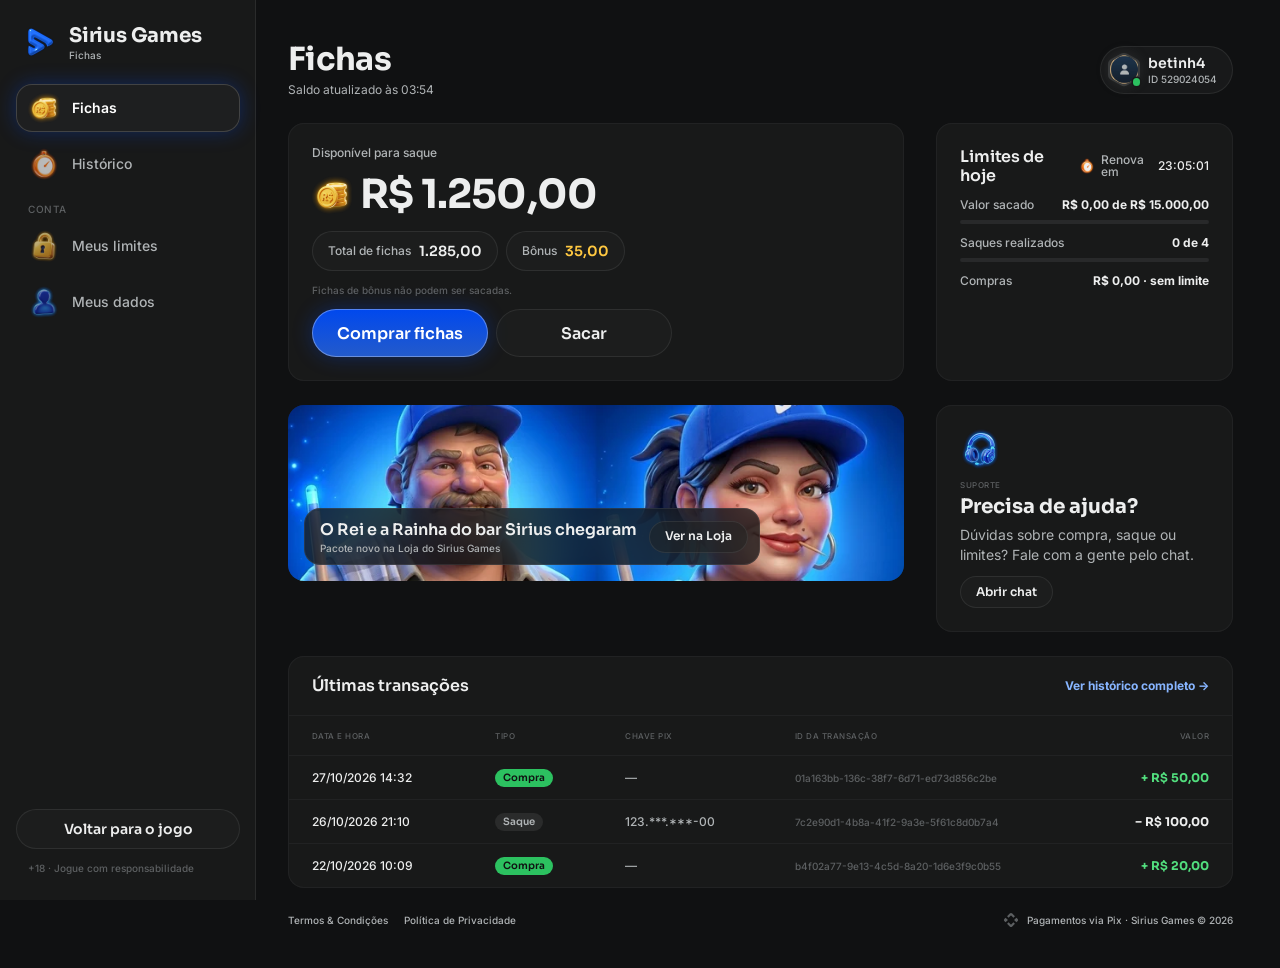
==== fichas/index.html @ 6dcb2520 "Sirius Games · protótipo navegável gerado a partir do EstrelaGames (cores, logo, verso, Rei e Rainha" ====
<!doctype html>
<html lang="pt-BR">
<head>
<meta charset="utf-8">
<meta name="viewport" content="width=device-width, initial-scale=1, viewport-fit=cover">
<meta name="robots" content="noindex, nofollow">
<meta name="theme-color" content="#101112">
<title>Fichas · Sirius Games</title>
<link rel="icon" href="../assets/ui/logo_icon.webp">
<link rel="preconnect" href="https://fonts.googleapis.com">
<link rel="preconnect" href="https://fonts.gstatic.com" crossorigin>
<link rel="stylesheet" href="https://fonts.googleapis.com/css2?family=Inter:wght@400;500;600;700&family=Sora:wght@600;700;800&display=swap">
<link rel="stylesheet" href="../css/tokens.css?v=20261027h">
<link rel="stylesheet" href="../css/ui.css?v=20261027h">
<link rel="stylesheet" href="fichas.css?v=20261027h">
</head>
<body>
<svg width="0" height="0" style="position:absolute" aria-hidden="true">
  <defs><clipPath id="hexclip" clipPathUnits="objectBoundingBox"><path id="hexpath" d=""/></clipPath></defs>
  <symbol id="i-chev-l-light" viewBox="0 0 320 512"><path d="M20.7 267.3c-6.2-6.2-6.2-16.4 0-22.6l192-192c6.2-6.2 16.4-6.2 22.6 0s6.2 16.4 0 22.6L54.6 256 235.3 436.7c6.2 6.2 6.2 16.4 0 22.6s-16.4 6.2-22.6 0l-192-192z"/></symbol>
  <symbol id="i-x" viewBox="0 0 384 512"><path d="M324.5 411.1c6.2 6.2 16.4 6.2 22.6 0s6.2-16.4 0-22.6L214.6 256 347.1 123.5c6.2-6.2 6.2-16.4 0-22.6s-16.4-6.2-22.6 0L192 233.4 59.5 100.9c-6.2-6.2-16.4-6.2-22.6 0s-6.2 16.4 0 22.6L169.4 256 36.9 388.5c-6.2 6.2-6.2 16.4 0 22.6s16.4 6.2 22.6 0L192 278.6 324.5 411.1z"/></symbol>
  <symbol id="i-check" viewBox="0 0 448 512"><path d="M438.6 105.4c12.5 12.5 12.5 32.8 0 45.3l-256 256c-12.5 12.5-32.8 12.5-45.3 0l-128-128c-12.5-12.5-12.5-32.8 0-45.3s32.8-12.5 45.3 0L160 338.7 393.4 105.4c12.5-12.5 32.8-12.5 45.3 0z"/></symbol>
  <symbol id="i-copy" viewBox="0 0 448 512"><path d="M208 0H332.1c12.7 0 24.9 5.1 33.9 14.1l67.9 67.9c9 9 14.1 21.2 14.1 33.9V336c0 26.5-21.5 48-48 48H208c-26.5 0-48-21.5-48-48V48c0-26.5 21.5-48 48-48zM48 128h80v64H64V448H256V416h64v48c0 26.5-21.5 48-48 48H48c-26.5 0-48-21.5-48-48V176c0-26.5 21.5-48 48-48z"/></symbol>
  <symbol id="i-pix" viewBox="0 0 24 24"><path d="M6.1 6.3 10.1 2.3a2.7 2.7 0 0 1 3.8 0l4 4-2.3 2.3-2.9-2.9a1 1 0 0 0-1.4 0L8.4 8.6 6.1 6.3zm11.8 11.4-4 4a2.7 2.7 0 0 1-3.8 0l-4-4 2.3-2.3 2.9 2.9a1 1 0 0 0 1.4 0l2.9-2.9 2.3 2.3zM2.3 10.1l1.6-1.6L7.4 12l-3.5 3.5-1.6-1.6a2.7 2.7 0 0 1 0-3.8zm19.4 0a2.7 2.7 0 0 1 0 3.8l-1.6 1.6-3.5-3.5 3.5-3.5 1.6 1.6z"/></symbol>
</svg>

<div class="fx">
  <aside class="side" id="side" aria-label="Menu"></aside>
  <div class="main">
    <header class="mtop" id="mtop"></header>
    <main class="page" id="page"></main>
    <footer class="foot" id="foot"></footer>
  </div>
</div>
<div class="veil" id="veil" hidden><section class="drawer" id="drawer" role="dialog" aria-modal="true"></section></div>
<div class="toast" id="toast"><span class="hint-pill" id="toastTxt"></span></div>

<script src="fichas.js?v=20261027h"></script>
</body>
</html>
---- css/tokens.css ----
/* Sirius Games · tokens do DS EstrelaGames (Rjx31bgpOt4m1U8DVKyWtd · modo Sirius Games), valores resolvidos 1:1 */
:root{
  color-scheme: dark;
  /* background */
  --bg-default:#101112; --bg-subtle:#181919; --bg-strong:#212223; --bg-raised:#28292a; --bg-inset:#010101; --bg-highlight:#ffffff14; --bg-chrome:#181919; --bg-divider:#28292a; --bg-band:#00000052;
  --bga-default-50:#10111280; --bga-default-75:#101112bf; --bga-subtle-50:#18191980; --bga-subtle-75:#181919bf;
  --bga-strong-25:#21222340; --bga-strong-50:#21222380; --bga-strong-75:#212223bf;
  --bga-secondary-16:#87b5ff29; --bga-secondary-32:#87b5ff52; --bga-accent-12:#ffc8411f;
  /* border */
  --border-muted:#ffffff14; --border-default:#212223; --border-strong:#383a3b; --border-focus:#0048ee;
  --border-hl-top:#ffffff29; --border-gold-top:#cde3ffe5; --border-gold-bottom:#0048ee5c;
  /* text */
  --text-default:#edeeee; --text-muted:#b0b4b6; --text-link:#87b5ff; --text-subtle:#5d6062; --text-disabled:#454849;
  --text-brand:#87b5ff; --text-success:#52de7e; --text-error:#ff6b6e; --text-prize:#ffc841;
  --text-on-color:#ffffff; --text-on-color-muted:#ffffffd9; --text-on-color-subtle:#ffffffb2; --text-on-light:#101112;
  /* system */
  --sys-info:#0059ff; --sys-success:#2cc160; --sys-success-strong:#8cf0a9; --sys-warning:#ffbe2e; --sys-error:#ef4452;
  --sysa-success-25:#2cc16040; --sysa-error-25:#ef445240; --sysa-info-25:#3b74f540;
  --notification-error:#ef4452;
  /* effects */
  --hl-subtle:#ffffff29; --hl:#ffffff52; --hl-strong:#ffffff7a;
  --shadow-faint:#0000001f; --shadow-subtle:#0000003d; --shadow:#00000066; --shadow-strong:#00000080;
  --glow-info:#0048ee52; --glow-accent:#ffbe2e52; --glow-success:#52de7ea3; --glow-gold:#87b5ff52; --glow-blue:#87b5ff; --glow-red:#ff6b6e;
  /* surfaces */
  --surface-card-top:#181919; --surface-card-bottom:#101112; --surface-elevated-top:#28292a; --surface-elevated-bottom:#181919;
  /* buttons */
  --btn-primary-top:#0048ee; --btn-primary-bg:#245bca; --btn-secondary-border:#0059ff;
  --btn-disabled-top:#28292a; --btn-disabled-bg:#28292a; --btn-disabled-text:#454849;
  /* tabs */
  --tab-default-text:#b0b4b6; --tab-container:#212223; --input-border:#212223;
  --tab-padrao:#0048ee; --tab-padrao-tint:#0048ee3d; --tab-rosa:#e93d82; --tab-rosa-tint:#e93d823d;
  /* games */
  --game-truco:#e5484d; --game-paulista:#3b74f5; --game-cacheta:#8752f2; --game-tranca:#2cc160; --game-buraco:#1f9a4a;
  --game-poker:#0fa968; --game-sinuca:#2fa35a; --game-todos:#0059ff; --game-domino:#14b8a6; --game-dama:#f76b15; --game-xadrez:#5b6cff;
  --game-paulista-tint:#3b74f53d; --game-truco-tint:#e5484d3d; --game-cacheta-tint:#8752f23d; --game-buraco-tint:#1f9a4a3d;
  /* crew */
  --crew-engenheiro:#4fb3ff; --crew-comandante:#f5c542; --crew-piloto:#ff5a36; --crew-navegador:#e86bff; --crew-explorador:#4dffb8;
  --crew-bar:#ff9f43; --crew-reis:#34d399; --crew-nobru:#3d8bff; --crew-inhui:#ff4fb0;
  /* stake / table */
  --stake-padrao-top:#184197; --stake-padrao-bottom:#0b2353; --stake-iniciante-top:#1f9a4a; --stake-iniciante-bottom:#1f502c;
  --table-card-top:#1f5a4a; --table-card-bottom:#0f2e2a; --table-stake:#ffc841;
  --plus-bg:#52de7e; --plus-icon:#101112;
  /* cards */
  --card-face:#ffffff; --card-border:#9ea2a4; --suit-red:#c72c3d; --suit-black:#141922; --back-top:#1f4ead; --back-bottom:#0a2c70;
  /* seat timer */
  --seat-timer-track:#ffffff1f; --seat-timer:#0059ff;
  /* type */
  --f-display:"Sora", "Inter", system-ui, sans-serif;
  --f-ui:"Inter", system-ui, -apple-system, sans-serif;
  --f-call:"Industry", "Sora", sans-serif;
  /* marca · Sirius Games (sobrescreve) */
  --back-top:#212223; --back-bottom:#181919; --btn-primary-text:#ffffff; --crew-nobru:#0059FF; --crew-inhui:#0059FF; --crew-rainhasirius:#87B5FF;
}
/* estilos de texto do DS */
.t-d3xl{font:700 64px/1.2 var(--f-display);letter-spacing:-.02em}
.t-d2xl{font:700 48px/1.2 var(--f-display);letter-spacing:-.02em}
.t-dxl{font:700 40px/1.2 var(--f-display);letter-spacing:-.02em}
.t-dl{font:700 32px/1.2 var(--f-display);letter-spacing:-.02em}
.t-dm{font:700 24px/1.2 var(--f-display);letter-spacing:-.01em}
.t-ds{font:700 20px/1.2 var(--f-display);letter-spacing:-.01em}
.t-dxs{font:600 16px/1.2 var(--f-display)}
.t-d2xs{font:600 14px/1.2 var(--f-display)}
.t-d3xs{font:600 12px/1.2 var(--f-display)}
.t-hm{font:700 20px/1.2 var(--f-ui)}
.t-ll{font:500 16px/1 var(--f-ui)} .t-lm{font:500 14px/1 var(--f-ui)} .t-ls{font:500 12px/1 var(--f-ui)} .t-lxs{font:500 10px/1 var(--f-ui)} .t-l2xs{font:500 8px/1 var(--f-ui)}
.t-link{font:700 12px/1.5 var(--f-ui)}
.t-p2xl{font:400 20px/1.5 var(--f-ui)} .t-pm{font:400 14px/1.5 var(--f-ui)} .t-ps{font:400 12px/1.5 var(--f-ui)}
---- css/ui.css ----
/* EstrelaGames · base + componentes do DS (Apple Gamer Style · Glass). Medidas 1:1 com o Figma (frame 375). */
*{box-sizing:border-box}
html,body{height:100%;margin:0}
body{background:#05080c;color:var(--text-default);font-family:var(--f-ui);-webkit-font-smoothing:antialiased;overflow:hidden;-webkit-text-size-adjust:100%}
button{font:inherit;color:inherit;border:0;background:none;padding:0;margin:0;cursor:pointer;-webkit-tap-highlight-color:transparent;text-align:inherit}
button:focus-visible,[role="button"]:focus-visible{outline:2px solid var(--border-focus);outline-offset:2px}
/* cards clicáveis são div[role=button]: o WebKit (iPhone) não estica os filhos de um <button> com flex */
[role="button"]{cursor:pointer;-webkit-tap-highlight-color:transparent;-webkit-user-select:none;user-select:none;outline:0}
input{font:inherit;color:inherit;border:0;background:none;outline:0;padding:0;margin:0;min-width:0}
img,video{display:block;max-width:100%;user-select:none;-webkit-user-drag:none}
svg{display:block}
[hidden]{display:none!important}
.ic{flex:none;object-fit:contain;pointer-events:none}

/* ---------- aparelho ---------- */
.stage-wrap{position:fixed;inset:0;display:flex;align-items:center;justify-content:center}
.phone{position:relative;width:375px;height:812px;background:var(--bg-subtle);overflow:hidden;border-radius:48px;box-shadow:0 0 0 10px #0c1016,0 0 0 11px #2a3340,0 40px 80px rgba(0,0,0,.6);transform-origin:center;display:flex;flex-direction:column}
.status{position:relative;flex:none;height:44px;display:flex;align-items:center;justify-content:space-between;padding:0 26px 0 32px;font:600 15px/1 var(--f-ui);background:var(--bg-subtle);z-index:60;pointer-events:none}
.status .island{position:absolute;left:50%;top:10px;width:118px;height:32px;margin-left:-59px;border-radius:20px;background:#000}
.status .icons{display:flex;gap:6px;align-items:center}
.app{position:relative;flex:1;min-height:0;overflow:hidden}
@media (max-width:520px){
  .phone{width:100vw;height:100vh;height:100dvh;border-radius:0;box-shadow:none;transform:none!important}
  .status{display:none}
  .app{padding-top:env(safe-area-inset-top,0px)}
}
.scr{position:absolute;inset:0;display:flex;flex-direction:column;background:var(--bg-subtle);overflow:hidden}
.app>.scr{top:env(safe-area-inset-top,0px)}
@media (min-width:521px){.app>.scr{top:0}}
.scroll{flex:1;min-height:0;overflow-y:auto;overflow-x:hidden;-webkit-overflow-scrolling:touch;scrollbar-width:none;overscroll-behavior:contain}
.scroll::-webkit-scrollbar,.hscroll::-webkit-scrollbar{display:none}
/* linha com rolagem lateral: sem clip, sangra até a borda da tela (regra Oct 26) */
.hscroll{display:flex;overflow-x:auto;overflow-y:visible;scrollbar-width:none;margin:0 -8px;padding:0 8px;scroll-padding:0 8px;-webkit-overflow-scrolling:touch}

/* ---------- ícones 3D ---------- */
.i16{width:16px;height:16px}.i20{width:20px;height:20px}.i24{width:24px;height:24px}.i28{width:28px;height:28px}.i32{width:32px;height:32px}.i36{width:36px;height:36px}.i40{width:40px;height:40px}.i48{width:48px;height:48px}

/* ---------- header-game (Mobile · Glass) ---------- */
.hdr{position:relative;flex:none;height:64px;display:flex;align-items:center;gap:4px;padding:8px 12px;background:var(--bg-subtle);overflow:hidden;z-index:20}
.hdr::before{content:"";position:absolute;left:48px;top:-70px;width:280px;height:140px;border-radius:50%;background:var(--glow-blue);filter:blur(60px);opacity:.15;pointer-events:none}
.hdr .side{position:relative;flex:1;min-width:0;display:flex;align-items:center;gap:4px}
.hdr .logo{width:24px;height:36px;display:grid;place-items:center;flex:none}
.hdr .logo img{width:25px;height:24px}
.cpill{flex:1;min-width:0;height:34px;display:flex;align-items:center;gap:2px;padding:4px;border-radius:999px;background:linear-gradient(90deg,#52de7e1a,#21222306),var(--bga-strong-50);box-shadow:inset 0 0 0 1px var(--border-muted);overflow:hidden}
.cpill.bonus{padding:4px 8px 4px 4px;background:linear-gradient(90deg,#21222306,#ffc8411a),var(--bga-strong-50)}
.cpill .ic{width:24px;height:24px}
.cpill .t{flex:1;min-width:0;display:flex;flex-direction:column;gap:2px;text-align:left}
.cpill .t small{font:500 8px/1 var(--f-ui);color:var(--text-muted)}
.cpill .t b{font:700 12px/10px var(--f-ui);color:var(--text-default);white-space:nowrap;overflow:hidden;text-overflow:ellipsis}
.cpill.bonus .t b{color:var(--text-prize)}
.cpill .plus{width:20px;height:20px;border-radius:10px;background:var(--plus-bg);display:grid;place-items:center;flex:none}
.cpill .plus svg{width:12px;height:12px;fill:var(--plus-icon)}
.hbell{position:relative;width:36px;height:36px;border-radius:18px;background:var(--bga-strong-50);box-shadow:inset 0 0 0 1px var(--border-muted);display:grid;place-items:center;flex:none}
.hbell .ic{width:28px;height:28px}
.hbell i{position:absolute;left:28px;top:0;width:8px;height:8px;border-radius:50%;background:var(--notification-error)}
.hbell i[hidden]{display:none}

/* ---------- header-avatar (hexágono com borda da tripulação) ---------- */
.hav{position:relative;display:inline-block;flex:none;width:var(--w,44px);height:var(--h,48px)}
.hav .gl{position:absolute;left:-4.5%;top:0;width:109%;aspect-ratio:1;border-radius:50%;background:var(--cc);filter:blur(calc(var(--w,44px) * .16));opacity:.45;pointer-events:none}
.hav .hx{position:absolute;inset:0;-webkit-clip-path:url(#hexclip);clip-path:url(#hexclip);background:var(--cc)}
.hav .hx img{position:absolute;inset:2px;width:calc(100% - 4px);height:calc(100% - 4px);object-fit:cover;object-position:center top;-webkit-clip-path:url(#hexclip);clip-path:url(#hexclip);background:var(--bg-raised)}
.hav .on{position:absolute;left:77%;top:75%;width:23%;aspect-ratio:1;border-radius:50%;background:var(--sys-success);box-shadow:0 0 0 1.5px var(--bg-subtle)}
.hav.xs{--w:24px;--h:26px}.hav.s{--w:32px;--h:35px}.hav.m{--w:44px;--h:48px}.hav.l{--w:56px;--h:60px}
.hav.xs .hx img,.hav.s .hx img{inset:1.5px;width:calc(100% - 3px);height:calc(100% - 3px)}
.hav.empty{height:var(--w)}
.hav.empty .av0{position:absolute;inset:4.5%;width:91%;height:91%}
.hav.empty .add{position:absolute;left:63.6%;top:63.6%;width:27.3%;height:27.3%;border-radius:50%;background:var(--plus-bg);box-shadow:0 0 0 1.2px var(--bg-subtle);display:grid;place-items:center}
.hav.empty .add svg{width:58%;height:58%;fill:var(--plus-icon)}

/* ---------- avatar circular (avatar-estrela-games) ---------- */
.av{position:relative;display:inline-block;vertical-align:middle;flex:none;width:var(--s,48px);height:var(--s,48px);border-radius:50%;background:linear-gradient(180deg,var(--surface-elevated-top),var(--surface-elevated-bottom));box-shadow:inset 0 0 0 var(--bw,2px) #ffffff29}
.av img{position:absolute;inset:var(--bw,2px);width:calc(100% - 2*var(--bw,2px));height:calc(100% - 2*var(--bw,2px));border-radius:50%;object-fit:cover;object-position:center top}
.av.s{--s:32px;--bw:1px}.av.m{--s:48px;--bw:2px}.av.l{--s:80px;--bw:3px}.av.xl{--s:120px;--bw:4px}
.av .lvl{position:absolute;left:50%;bottom:-4px;transform:translateX(-50%);padding:1px 6px;border-radius:999px;background:var(--bg-raised);box-shadow:0 0 0 2px var(--bg-default);font:600 12px/14px var(--f-display);white-space:nowrap}
.av.empty .ph{position:absolute;inset:25%;width:50%;height:50%;fill:#ffffff52}
.av .addb{position:absolute;left:63.3%;top:63.3%;width:36.7%;height:36.7%;border-radius:50%;background:var(--plus-bg);display:grid;place-items:center;box-shadow:0 0 0 3px var(--bg-subtle)}
.av .addb svg{width:50%;height:50%;fill:#fff}

/* ---------- navbar-glass ---------- */
.nav{position:absolute;left:16px;right:16px;bottom:calc(12px + env(safe-area-inset-bottom,0px));height:64px;display:flex;align-items:stretch;padding:4px;border-radius:24px;background:var(--bga-strong-75);box-shadow:inset 0 0 0 1px var(--border-muted);-webkit-backdrop-filter:blur(24px);backdrop-filter:blur(24px);z-index:30}
.nav>button{position:relative;flex:1;min-width:0;display:flex;flex-direction:column;align-items:center;justify-content:center;border-radius:20px}
.nav>button .ic{width:32px;height:32px;opacity:.75}
.nav>button>span{font:500 10px/1 var(--f-ui);color:var(--text-subtle);white-space:nowrap}
.nav>button.on{flex:none;width:104px;justify-content:flex-end;gap:2px;padding-bottom:6px;background:var(--bga-secondary-16);box-shadow:inset 0 0 0 1px var(--hl-subtle),0 0 20px var(--glow-info)}
.nav>button.on .ic{position:absolute;left:28px;top:-14px;width:48px;height:48px;opacity:1}
.nav>button.on .lr{width:100%;display:flex;align-items:center;justify-content:space-between;padding:0 8px}
.nav>button.on .lr span{font:500 10px/1 var(--f-ui);color:var(--text-on-color)}
.nav .lr i{width:16px;height:16px;display:grid;place-items:center}
.nav .lr svg{width:10px;height:16px;fill:var(--text-on-color)}

/* ---------- game-block ---------- */
.gb{position:relative;flex:none;width:72px;height:64px;border-radius:16px;display:flex;flex-direction:column;align-items:center;justify-content:center;padding:4px 0;background:var(--tab-container);box-shadow:inset 0 0 0 1px var(--hl);font:500 10px/1 var(--f-ui);color:var(--text-on-color);white-space:nowrap}
.gb .ic{width:40px;height:40px}
.gb.on{justify-content:flex-end;padding:0 0 6px;background:var(--gc);box-shadow:0 4px 12px var(--gs,transparent)}
.gb.on .ic{position:absolute;left:50%;top:-12px;width:60px;height:60px;margin-left:-30px}
.gb .lk{position:absolute;right:4px;top:4px;width:14px;height:14px;opacity:.8}
.gb.on .lk{display:none}
.games-row{gap:8px;padding-top:12px;margin-top:-12px}
.games-row .gb{width:72px}

/* ---------- tabs ---------- */
.tabs{display:flex;gap:2px;height:44px;padding:4px;border-radius:12px;background:var(--bg-raised);box-shadow:inset 0 0 0 1px var(--input-border)}
.tabs>button{position:relative;flex:1;min-width:0;height:34px;border-radius:8px;display:flex;align-items:center;justify-content:center;padding:8px 16px;font:500 12px/1 var(--f-ui);color:var(--tab-default-text);white-space:nowrap}
.tabs>button.on{background:var(--tc-tint);font:700 12px/18px var(--f-ui);color:var(--text-default)}
.tabs>button.on::after{content:"";position:absolute;left:50%;bottom:0;width:24px;height:3px;margin-left:-12px;border-radius:2px;background:var(--tc);box-shadow:0 0 8px var(--tc)}
.tabs>button .lk{font:500 9px/1 var(--f-ui);margin-left:4px;opacity:.7}
.tabs{--tc:var(--tab-padrao);--tc-tint:var(--tab-padrao-tint)}
.tabs.t-azul{--tc:var(--game-paulista);--tc-tint:var(--game-paulista-tint)}
.tabs.t-vermelha{--tc:var(--game-truco);--tc-tint:var(--game-truco-tint)}
.tabs.t-roxa{--tc:var(--game-cacheta);--tc-tint:var(--game-cacheta-tint)}
.tabs.t-verde{--tc:var(--game-buraco);--tc-tint:var(--game-buraco-tint)}
.tabs.t-rosa{--tc:var(--tab-rosa);--tc-tint:var(--tab-rosa-tint)}

/* ---------- button-glass ---------- */
.btn{display:inline-flex;align-items:center;justify-content:center;gap:8px;white-space:nowrap;transition:transform .12s,filter .12s;flex:none}
.btn:active{transform:scale(.97)}
.btn.l{height:48px;padding:0 24px;border-radius:24px;font:600 16px/1.2 var(--f-display)}
.btn.m{height:40px;padding:0 20px;border-radius:20px;font:600 14px/1.2 var(--f-display)}
.btn.s{height:32px;padding:0 16px;border-radius:16px;font:600 12px/1.2 var(--f-display)}
.btn.xl{height:56px;padding:0 24px;border-radius:28px;font:600 16px/1.2 var(--f-display)}
.btn.m44{height:44px;border-radius:22px}
.btn.pri{background:linear-gradient(180deg,var(--btn-primary-top),var(--btn-primary-bg));box-shadow:inset 0 0 0 1px var(--hl),0 0 20px var(--glow-info);color:var(--btn-primary-text)}
.btn.sec{background:var(--bga-strong-50);box-shadow:inset 0 0 0 1px var(--border-muted);color:var(--text-default)}
.btn:disabled,.btn.dis{background:var(--btn-disabled-bg);box-shadow:none;color:var(--btn-disabled-text);pointer-events:none}
.btn.danger-txt{background:none;box-shadow:none;color:var(--text-error);font:500 14px/1 var(--f-ui)}
.btn.fill{flex:1;min-width:0}
.btn.wide{width:100%}
.btn .ic{width:20px;height:20px}

/* ---------- button-icon ---------- */
.bicon{width:40px;height:40px;border-radius:20px;display:grid;place-items:center;flex:none;background:var(--bga-strong-50);box-shadow:inset 0 0 0 1px var(--border-muted)}
.bicon .ic{width:24px;height:24px}
.bicon.s{width:32px;height:32px;border-radius:16px}.bicon.s .ic{width:20px;height:20px}
.bicon svg{width:14px;height:14px;fill:var(--text-default)}
.bicon.s28{width:28px;height:28px;border-radius:14px}.bicon.s28 svg{width:16px;height:16px}

/* ---------- tag ---------- */
.tag{display:inline-flex;align-items:center;gap:4px;padding:2px 8px;border-radius:999px;font:600 12px/14px var(--f-display);white-space:nowrap;flex:none}
.tag.neutral{background:#ffffff14;color:var(--text-muted)}
.tag.gold{background:#87b5ff29;color:var(--text-brand);box-shadow:inset 0 0 0 1px #cde3ff8c}
.tag.success{background:var(--sys-success);color:var(--bg-default)}
.tag.danger{background:var(--sys-error);color:var(--text-default)}
.tag.info{background:var(--sys-info);color:var(--text-default)}
.tag.live{background:var(--sys-error);color:var(--text-default)}
.tag.beginner{background:var(--game-buraco);color:var(--text-default)}

/* ---------- section-title ---------- */
.stitle{display:flex;align-items:center;justify-content:space-between;gap:16px}
.stitle .tx{flex:1;min-width:0;display:flex;flex-direction:column;gap:2px}
.stitle b{font:700 20px/1.2 var(--f-display);letter-spacing:-.01em}
.stitle small{font:500 12px/1 var(--f-ui);color:var(--text-muted)}
.trow{display:flex;align-items:center;justify-content:space-between;gap:8px}
.trow b{font:600 14px/1.2 var(--f-display)}
.trow small{font:500 10px/1 var(--f-ui);color:var(--text-subtle)}

/* ---------- page-top ---------- */
.ptop{flex:none;display:flex;align-items:center;justify-content:space-between;gap:8px;padding:8px;min-height:45px}
.ptop .l{display:flex;align-items:center;gap:8px;min-width:0}
.ptop .back{width:28px;height:28px;border-radius:14px;display:grid;place-items:center;background:var(--bga-strong-50);box-shadow:inset 0 0 0 1px var(--border-muted);flex:none}
.ptop .back svg{width:10px;height:16px;fill:var(--text-default)}
.ptop .tx{display:flex;flex-direction:column;min-width:0}
.ptop .tx b{font:600 16px/1.2 var(--f-display);white-space:nowrap;overflow:hidden;text-overflow:ellipsis}
.ptop .tx small{display:flex;align-items:center;gap:4px;font:500 10px/1 var(--f-ui);color:var(--text-muted)}
.ptop .tx small i{width:6px;height:6px;border-radius:50%;background:var(--sys-success)}

/* ---------- input-search / input ---------- */
.search{display:flex;align-items:center;gap:8px;height:40px;padding:0 16px 0 12px;border-radius:20px;background:var(--bga-strong-50);box-shadow:inset 0 0 0 1px var(--border-muted)}
.search svg{width:16px;height:16px;fill:var(--text-muted);flex:none}
.search input{flex:1;font:500 12px/1 var(--f-ui);color:var(--text-default)}
.search input::placeholder{color:var(--text-muted)}
.field{display:flex;flex-direction:column;gap:8px}
.field>label{font:500 14px/1 var(--f-ui);color:var(--text-default)}
.field .box{display:flex;align-items:center;gap:8px;height:40px;padding:8px 12px;border-radius:12px;background:var(--bga-strong-50);box-shadow:inset 0 0 0 1px var(--border-muted)}
.field .box:focus-within{box-shadow:inset 0 0 0 1px var(--border-focus)}
.field .box input{flex:1;font:400 14px/1.5 var(--f-ui);color:var(--text-default)}
.field .box input::placeholder{color:var(--text-disabled)}
.field .box button svg{width:20px;height:20px;fill:var(--text-muted)}

/* ---------- otp ---------- */
.otp{display:flex;gap:8px;justify-content:center}
.otp .bx{width:48px;height:56px;border-radius:12px;background:#ffffff14;display:grid;place-items:center;font:700 24px/1.2 var(--f-display);color:var(--text-default);box-shadow:inset 0 0 0 1px var(--border-muted)}
.otp .bx.act{background:#ffffff1f;box-shadow:inset 0 0 0 2px var(--border-focus),0 0 12px var(--glow-info)}
.otp .bx.act::after{content:"";width:2px;height:24px;background:var(--border-focus);animation:blink 1s steps(1) infinite}
@keyframes blink{50%{opacity:0}}
.otp-in{position:absolute;opacity:0;pointer-events:none;width:1px;height:1px}

/* ---------- progress ---------- */
.prog{height:4px;border-radius:999px;background:#ffffff1f;overflow:hidden;flex:1}
.prog i{display:block;height:100%;border-radius:inherit;background:var(--tab-padrao);transition:width .3s}

/* ---------- stake-pill ---------- */
.stakes{position:relative;height:128px;overflow:hidden;margin:0 -8px}
.stakes .track{position:absolute;top:8px;left:50%;transform:translateX(-50%);display:flex;align-items:center;gap:8px;height:112px}
.sp{position:relative;flex:none;display:flex;flex-direction:column;border-radius:16px;padding:4px 4px 0;background:linear-gradient(180deg,var(--surface-elevated-top),var(--surface-card-bottom));box-shadow:inset 0 0 0 1px #ffffff29,0 16px 40px var(--shadow);transition:width .25s,height .25s}
.sp .st{position:relative;flex:1;align-self:stretch;border-radius:12px;display:flex;flex-direction:column;align-items:center;justify-content:center;gap:4px;background:linear-gradient(180deg,var(--stake-padrao-top),var(--stake-padrao-bottom));box-shadow:inset 0 0 0 1px var(--hl-subtle),inset 0 2px 8px var(--shadow)}
.sp .v{display:flex;align-items:center;gap:4px;font:600 14px/1.2 var(--f-display);white-space:nowrap}
.sp .v .ic{width:14px;height:14px}
.sp .q{position:absolute;top:4px;right:4px;display:flex;align-items:center;gap:3px;padding:2px 5px;border-radius:8px;background:var(--bga-strong-50);font:500 8px/1 var(--f-ui);white-space:nowrap}
.sp .q::before{content:"";width:5px;height:5px;border-radius:50%;background:var(--sys-success)}
.sp .tg{padding:2px 6px;border-radius:6px;background:var(--bga-strong-50);font:500 8px/1 var(--f-ui);color:var(--text-success)}
.sp .ft{flex:none;display:flex;align-items:center;justify-content:center;gap:3px;padding:4px 0 5px;white-space:nowrap}
.sp .ft small{font:500 8px/1 var(--f-ui);color:var(--text-muted)}
.sp .ft b{font:500 8px/1 var(--f-ui)}
.sp.ini .st{background:linear-gradient(180deg,var(--stake-iniciante-top),var(--stake-iniciante-bottom))}
.sp.S{width:68px;height:68px;padding:4px}
.sp.S .q,.sp.S .ft,.sp.S .tg{display:none}
.sp.M{width:88px;height:88px}
.sp.M .v{font:600 16px/1.2 var(--f-display)} .sp.M .v .ic{width:18px;height:18px}
.sp.L{width:112px;height:112px}
.sp.L .v{font:700 20px/1.2 var(--f-display);letter-spacing:-.01em} .sp.L .v .ic{width:24px;height:24px}
.sp.L .ft b{font:500 10px/1 var(--f-ui)}
.sp.on{box-shadow:inset 0 0 0 2px var(--btn-secondary-border),0 0 20px var(--glow-info)}
.sp.on .st{background:linear-gradient(180deg,var(--btn-primary-top),var(--btn-primary-bg))}
.sp.on.ini .st{background:linear-gradient(180deg,var(--stake-iniciante-top),var(--stake-iniciante-bottom))}
.stake-grid{display:grid;grid-template-columns:repeat(3,minmax(0,1fr));gap:12px}
.stake-grid .sp{width:auto;height:88px}

/* ---------- table-glass (mesa aberta) ---------- */
.tg-row{display:grid;grid-template-columns:repeat(2,minmax(0,1fr));gap:16px 8px}
.tgl{position:relative;height:92px;border-radius:46px;padding:4px;display:flex;background:linear-gradient(180deg,var(--surface-elevated-top),var(--surface-card-bottom));box-shadow:inset 0 0 0 1px #ffffff29,0 16px 40px var(--shadow);text-align:left}
.tgl .felt{flex:1;align-self:stretch;min-width:0;display:flex;align-items:center;padding:10px 12px 6px 70px;border-radius:41px;background:linear-gradient(180deg,var(--table-card-top),var(--table-card-bottom));box-shadow:inset 0 0 0 1px var(--hl-subtle),inset 0 2px 8px var(--shadow)}
.tgl .vals{display:flex;flex-direction:column;gap:4px;min-width:0}
.tgl .vals b{font:600 14px/1.2 var(--f-display);color:var(--table-stake);white-space:nowrap}
.tgl .vals small{font:500 10px/1 var(--f-ui);color:#ffffffb2;white-space:nowrap}
.tgl .seats{display:flex;align-items:center;gap:2px;height:20px}
.tgl .seats .pl{display:flex}
.tgl .seats .pl span{width:20px;height:20px;border-radius:10px;overflow:hidden;background:var(--cc);margin-right:-6px;box-shadow:0 0 0 1px var(--table-card-bottom)}
.tgl .seats .pl span img{width:100%;height:100%;object-fit:cover;object-position:center top}
.tgl .seats em{font:600 12px/14px var(--f-display);font-style:normal;margin-left:8px}
.tgl .tab{position:absolute;left:50%;top:-8px;transform:translateX(-50%);padding:2px 8px;border-radius:8px;background:var(--surface-elevated-top);box-shadow:inset 0 0 0 1px var(--border-muted);font:500 10px/12px var(--f-ui);color:var(--text-subtle);white-space:nowrap}
.tgl .deck{position:absolute;left:14px;top:25px;width:52px;height:52px}
.tgl.locked .felt>*{opacity:.55}
.tgl.pool{border-radius:16px}
.tgl.pool .felt{border-radius:12px;position:relative;overflow:hidden;background:linear-gradient(180deg,#2fa35a,#145c32)}
.tgl.pool .felt::before{content:"";position:absolute;left:30%;top:0;bottom:0;border-left:1px solid #ffffff29}
.tgl.pool .pk{position:absolute;width:10px;height:10px;border-radius:50%;background:#000000b2;box-shadow:inset 0 0 0 1px #ffffff1f}

/* ---------- action-tile ---------- */
.atile{width:80px;height:64px;border-radius:16px;display:flex;flex-direction:column;align-items:center;justify-content:center;background:var(--bga-strong-50);box-shadow:inset 0 0 0 1px var(--border-muted);font:600 14px/1.2 var(--f-display);flex:none}
.atile .ic{width:28px;height:28px}

/* ---------- bottom sheet (sheet glass) ---------- */
.veil{position:absolute;inset:0;z-index:50;background:var(--bga-default-75);display:flex;align-items:flex-end;animation:fade .2s both}
.bsheet{position:relative;width:100%;max-height:calc(100% - 24px);display:flex;flex-direction:column;align-items:stretch;gap:12px;padding:8px 12px calc(24px + env(safe-area-inset-bottom,0px));border-radius:24px 24px 0 0;background:var(--bg-subtle);box-shadow:inset 0 1px 0 var(--hl-subtle),0 16px 40px var(--shadow);animation:up .28s cubic-bezier(.2,.9,.3,1) both;overflow:hidden}
.bsheet.g16{gap:16px}
.bsheet .handle{width:36px;height:4px;border-radius:2px;background:var(--border-muted);align-self:center;flex:none}
.bsheet .scroll{margin:0 -12px;padding:0 12px}
.sh-h{display:flex;align-items:center;gap:12px;flex:none}
.sh-h>.ic{width:36px;height:36px}
.sh-h .tx{flex:1;min-width:0;display:flex;flex-direction:column;gap:2px}
.sh-h .tx b{font:600 16px/1.2 var(--f-display)}
.sh-h .tx small{font:500 10px/1.2 var(--f-ui);color:var(--text-subtle)}
.sh-h .tx small.ok{display:flex;align-items:center;gap:6px;color:var(--sys-success)}
.sh-h .tx small.ok::before{content:"";width:8px;height:8px;border-radius:50%;background:var(--sys-success)}
.xbtn{width:32px;height:32px;border-radius:16px;display:grid;place-items:center;background:var(--bga-strong-50);box-shadow:inset 0 0 0 1px var(--border-muted);flex:none}
.xbtn svg{width:14px;height:14px;fill:var(--text-default)}
@keyframes up{from{transform:translateY(100%)}to{transform:none}}
@keyframes fade{from{opacity:0}}
@keyframes pop{from{transform:scale(.3);opacity:0}}

/* ---------- hint (pílula) / toast ---------- */
.hint-pill{display:inline-flex;align-items:center;gap:4px;padding:4px 12px;border-radius:999px;background:var(--bga-strong-75);box-shadow:inset 0 0 0 1px var(--hl-subtle);font:500 10px/1.2 var(--f-ui);color:var(--text-default);white-space:nowrap;-webkit-backdrop-filter:blur(12px);backdrop-filter:blur(12px)}
.toast{position:absolute;left:50%;top:72px;transform:translate(-50%,-8px);opacity:0;transition:opacity .2s,transform .2s;z-index:90;pointer-events:none;max-width:calc(100% - 32px)}
.toast .hint-pill{font-size:11px;padding:6px 14px;white-space:normal;text-align:center}
.toast.show{opacity:1;transform:translate(-50%,0)}

/* ---------- list / cells ---------- */
.cell{display:flex;flex-direction:column;gap:2px;padding:8px;border-radius:12px;background:var(--bga-strong-50);box-shadow:inset 0 0 0 1px var(--border-muted);min-width:0;flex:1}
.cell small{font:500 10px/1 var(--f-ui);color:var(--text-subtle)}
.cell b{font:600 14px/1.2 var(--f-display);white-space:nowrap}
.card-raised{border-radius:16px;background:var(--bg-raised)}
.muted{color:var(--text-muted)}.subtle{color:var(--text-subtle)}.prize{color:var(--text-prize)}.ok{color:var(--text-success)}.err{color:var(--text-error)}

@media (prefers-reduced-motion: reduce){*,*::before,*::after{animation-duration:.01ms!important;animation-iteration-count:1!important;transition-duration:.01ms!important}}
---- fichas/fichas.css ----
/* Sirius Games · Fichas (página fora do app). Usa os tokens e componentes do app (../css/tokens.css + ui.css: .btn, .tabs, .tag, .field, .xbtn, .hav, .toast).
   Celular (Figma W01–W09, 375): header + abas + cartões empilhados, comprar/sacar em tela cheia.
   Computador ≥ 1024 (Figma DW01–DW09, 1920): menu 256 à esquerda, conteúdo 1312 (grade 864 + 416, gap 32), comprar/sacar num drawer de 480. */
html,body{height:auto;min-height:100%}
html{scrollbar-gutter:stable}
body{overflow:auto;background:var(--bg-default)}
body.lock{overflow:hidden}
a{color:inherit;text-decoration:none}
.od{display:none}
.fx{min-height:100vh;display:flex}
.main{flex:1;min-width:0;display:flex;flex-direction:column}
.ic{width:24px;height:24px}

/* ---------- celular: header + abas ---------- */
.side{display:none}
.mtop{position:sticky;top:0;z-index:20;display:flex;flex-direction:column;background:var(--bg-default);padding-top:env(safe-area-inset-top,0px)}
.mtop .row{display:flex;align-items:center;gap:12px;height:60px;padding:0 16px 0 12px;box-shadow:inset 0 -1px 0 var(--border-muted)}
.bk{width:32px;height:32px;border-radius:16px;display:grid;place-items:center;flex:none;background:var(--bga-strong-50);box-shadow:inset 0 0 0 1px var(--border-muted)}
.bk svg{width:10px;height:16px;fill:var(--text-brand)}
.brand{flex:1;min-width:0;display:flex;align-items:center;gap:12px}
.brand img{width:33px;height:32px}
.brand span{display:flex;flex-direction:column;gap:2px}
.brand b{font:700 20px/1.2 var(--f-display);letter-spacing:-.01em}
.brand small{font:500 10px/1 var(--f-ui);color:var(--text-muted)}
.mtop .tabs{margin:12px 12px 0}
.mtop .tabs>button{height:36px}

.page{display:flex;flex-direction:column;gap:12px;padding:12px 12px 0}
.ptitle{display:none}
.ptitle.mob{display:flex;padding:8px 4px 0}
.ptitle .tx{display:flex;flex-direction:column;gap:4px}
.ptitle h1{margin:0;font:700 20px/1.2 var(--f-display);letter-spacing:-.01em}
.ptitle .tx small{font:400 12px/1.4 var(--f-ui);color:var(--text-muted)}
.ptitle .r{display:none}

.card{display:flex;flex-direction:column;gap:16px;padding:16px;border-radius:16px;background:var(--bg-subtle);box-shadow:inset 0 0 0 1px var(--border-default)}
.grid,.col{display:flex;flex-direction:column;gap:12px}

/* saldo */
.bal{gap:12px}
.bal .lbl{font:500 12px/1 var(--f-ui);color:var(--text-muted)}
.amt{display:flex;align-items:center;gap:8px}
.amt .ic{width:32px;height:32px}
.amt b{font:700 32px/1.2 var(--f-display);letter-spacing:-.02em}
.chips{display:flex;flex-wrap:wrap;gap:8px}
.chip{display:inline-flex;align-items:center;gap:8px;height:40px;padding:0 16px;border-radius:20px;background:var(--bga-strong-50);box-shadow:inset 0 0 0 1px var(--border-muted)}
.chip small{font:500 12px/1 var(--f-ui);color:var(--text-muted)}
.chip b{font:600 14px/1.2 var(--f-display)}
.prize{color:var(--text-prize)}
.bal .bnote{font:500 10px/1.4 var(--f-ui);color:var(--text-subtle)}
.acts{display:grid;grid-template-columns:repeat(2,minmax(0,1fr));gap:8px}
.acts .btn{width:100%}

/* limites */
.lim{gap:12px}
.lh{display:flex;align-items:center;justify-content:space-between;gap:8px}
.lh>b{font:700 20px/1.2 var(--f-display);letter-spacing:-.01em}
.renew{display:flex;align-items:center;gap:6px}
.renew .ic{width:16px;height:16px}
.renew small{font:500 12px/1 var(--f-ui);color:var(--text-muted)}
.renew b{font:500 12px/1 var(--f-ui)}
.lrow{display:flex;align-items:center;justify-content:space-between;gap:8px;font:500 14px/1.2 var(--f-ui);color:var(--text-muted)}
.lrow b{font:700 14px/1.2 var(--f-ui);color:var(--text-default);text-align:right}
.lbar{display:block;height:4px;margin-top:-4px;border-radius:2px;background:var(--bg-raised);overflow:hidden}
.lbar i{display:block;height:100%;border-radius:2px;background:var(--tab-padrao)}

/* banner da Loja */
.banner{position:relative;height:168px;border-radius:16px;overflow:hidden;box-shadow:inset 0 0 0 1px var(--border-default)}
.banner>img{width:100%;height:100%;object-fit:cover;object-position:center 30%}
.banner .gl{position:absolute;left:12px;right:12px;bottom:12px;display:flex;align-items:center;gap:12px;padding:12px 12px 12px 16px;border-radius:16px;background:var(--bga-default-75);-webkit-backdrop-filter:blur(24px);backdrop-filter:blur(24px);box-shadow:inset 0 0 0 1px var(--border-muted)}
.banner .gl>span{flex:1;min-width:0;display:flex;flex-direction:column;gap:4px}
.banner .gl b{font:600 14px/1.2 var(--f-display);white-space:nowrap;overflow:hidden;text-overflow:ellipsis}
.banner .gl small{font:500 10px/1 var(--f-ui);color:var(--text-muted)}

/* suporte */
.help{flex-direction:row;align-items:center;gap:12px}
.help>.ic{width:40px;height:40px}
.help .tx{flex:1;min-width:0;display:flex;flex-direction:column;gap:2px}
.help .k{display:none}
.help .tx b{font:600 16px/1.2 var(--f-display)}
.help .tx>span{font:500 12px/1.3 var(--f-ui);color:var(--text-muted)}

/* transações */
.txs{padding:0;gap:0;overflow:hidden}
.th{display:flex;align-items:center;justify-content:space-between;padding:16px;box-shadow:inset 0 -1px 0 var(--border-default)}
.th b{font:600 16px/1.2 var(--f-display)}
.th a{font:700 12px/1.5 var(--f-ui);color:var(--text-link)}
.tbl{display:none}
.tlist{display:flex;flex-direction:column}
.trow{display:flex;align-items:center;justify-content:space-between;gap:12px;padding:16px;box-shadow:inset 0 -1px 0 var(--border-default)}
.trow:last-child{box-shadow:none}
.trow span{display:flex;flex-direction:column;gap:6px}
.trow .l{align-items:flex-start}
.trow .r{align-items:flex-end;text-align:right}
.trow small{font:500 12px/1 var(--f-ui);color:var(--text-muted)}
.trow .r small{font-size:10px;color:var(--text-subtle)}
.trow b{font:700 14px/1.2 var(--f-display)}
.ok{color:var(--text-success)!important}
.tag{font-size:12px;padding:3px 10px}

/* histórico: no celular cada bloco é um cartão */
.hist{background:none;box-shadow:none;padding:0;gap:12px}
.hbar{display:flex;flex-direction:column;gap:12px}
.hbar .tabs>button{height:36px}
.flt{display:flex;gap:8px}
.fbtn,.search{display:flex;align-items:center;gap:8px;height:40px;padding:0 12px;border-radius:12px;background:var(--bg-subtle);box-shadow:inset 0 0 0 1px var(--border-default);font:500 14px/1 var(--f-ui)}
.fbtn{flex:none}
.fbtn .ic,.search .ic{width:20px;height:20px}
.search{flex:1;min-width:0}
.search input{flex:1;font:400 14px/1.5 var(--f-ui)}
.search input::placeholder{color:var(--text-muted)}
.sum{display:grid;grid-template-columns:repeat(3,minmax(0,1fr));gap:8px;padding:16px;border-radius:16px;background:var(--bg-subtle);box-shadow:inset 0 0 0 1px var(--border-default)}
.sum div{display:flex;flex-direction:column;gap:6px}
.sum small{font:500 10px/1 var(--f-ui);color:var(--text-subtle);text-transform:uppercase;letter-spacing:.04em}
.sum div:last-child{text-align:right}
.sum b{font:700 20px/1.2 var(--f-display);letter-spacing:-.01em}
.hl{display:flex;flex-direction:column;border-radius:16px;background:var(--bg-subtle);box-shadow:inset 0 0 0 1px var(--border-default);overflow:hidden}
.hl .trow{box-shadow:inset 0 -1px 0 var(--border-default)}
.pag{padding:16px;text-align:center;font:500 10px/1 var(--f-ui);color:var(--text-subtle)}
.empty{margin:0;padding:32px 16px;text-align:center;font:500 14px/1.4 var(--f-ui);color:var(--text-muted)}

/* dados + avisos */
.dados{gap:0;padding:4px 16px}
.dados div{display:flex;flex-direction:column;gap:6px;padding:12px 0;box-shadow:inset 0 -1px 0 var(--border-default)}
.dados div:last-child{box-shadow:none}
.dados small{font:500 12px/1 var(--f-ui);color:var(--text-muted)}
.dados b{font:500 16px/1.2 var(--f-ui)}
.tip{margin:0;padding:12px;border-radius:12px;background:var(--bg-subtle);box-shadow:inset 0 0 0 1px var(--border-default);font:500 12px/1.4 var(--f-ui);color:var(--text-muted)}

/* rodapé */
.foot{display:flex;flex-direction:column;align-items:center;gap:12px;padding:24px 16px calc(24px + env(safe-area-inset-bottom,0px));font:500 10px/1 var(--f-ui);color:var(--text-subtle)}
.foot .lk{display:flex;gap:16px}
.foot .lk a{color:var(--text-muted)}
.foot .pix{display:flex;align-items:center;gap:8px;color:var(--text-muted)}
.foot .pix svg{width:16px;height:16px;fill:var(--text-subtle)}

/* ---------- comprar / sacar ---------- */
.veil{position:fixed;inset:0;z-index:60;background:var(--bga-default-75);animation:fade .2s both}
.drawer{position:absolute;inset:0;display:flex;flex-direction:column;background:var(--bg-default);overflow-y:auto;animation:dIn .22s ease-out both}
@keyframes fade{from{opacity:0}}
@keyframes dIn{from{transform:translateY(16px);opacity:0}}
.dh{position:sticky;top:0;z-index:2;display:flex;align-items:center;justify-content:space-between;padding:calc(16px + env(safe-area-inset-top,0px)) 16px 16px;background:var(--bg-subtle);box-shadow:inset 0 -1px 0 var(--border-muted)}
.dh b{font:700 20px/1.2 var(--f-display);letter-spacing:-.01em}
.xbtn svg{fill:var(--text-brand)}
.steps{display:flex;align-items:center;gap:8px;margin:0;padding:16px;list-style:none}
.steps>b{flex:1;min-width:8px;height:1px;background:var(--border-default)}
.steps li{display:flex;align-items:center;gap:8px;font:500 12px/1 var(--f-ui);color:var(--text-muted);white-space:nowrap}
.steps i{width:24px;height:24px;border-radius:12px;display:grid;place-items:center;font:500 10px/1 var(--f-ui);font-style:normal;background:var(--bga-strong-50);box-shadow:inset 0 0 0 1.5px var(--border-strong)}
.steps i svg{width:10px;height:10px;fill:var(--text-default)}
.steps li.on{color:var(--text-default)}
.steps li.on i,.steps li.done i{box-shadow:inset 0 0 0 1.5px var(--btn-secondary-border),0 0 8px var(--glow-info)}
.db{display:flex;flex-direction:column;gap:16px;padding:8px 16px calc(32px + env(safe-area-inset-bottom,0px))}
.bmini{display:flex;align-items:center;gap:12px;padding:12px 16px;border-radius:16px;background:var(--bg-subtle);box-shadow:inset 0 0 0 1px var(--border-default)}
.bmini .ic{width:32px;height:32px}
.bmini span{display:flex;flex-direction:column;gap:2px}
.bmini .a{flex:1}.bmini .b{align-items:flex-end}
.bmini small{font:500 10px/1 var(--f-ui);color:var(--text-muted)}
.bmini .a b{font:700 20px/1.2 var(--f-display);letter-spacing:-.01em}
.bmini .b b{font:600 14px/1.2 var(--f-display);color:var(--text-brand)}
.q{margin:0;font:500 14px/1.2 var(--f-ui);color:var(--text-muted)}
.amts{display:grid;grid-template-columns:repeat(4,minmax(0,1fr));gap:8px;margin-top:-4px}
.amts button{height:36px;border-radius:18px;text-align:center;background:var(--bga-strong-50);box-shadow:inset 0 0 0 1px var(--border-muted);font:600 14px/1.2 var(--f-display)}
.amts button.on{background:linear-gradient(180deg,var(--btn-primary-top),var(--btn-primary-bg));box-shadow:inset 0 0 0 1px var(--hl),0 0 12px var(--glow-info)}
.field .box{height:40px;background:var(--bg-default);box-shadow:inset 0 0 0 1px var(--text-muted)}
.info{display:flex;align-items:center;gap:12px;padding:12px;border-radius:12px;background:var(--bg-subtle);box-shadow:inset 0 0 0 1px var(--border-default);font:500 12px/1.3 var(--f-ui);color:var(--text-muted)}
.info svg{width:20px;height:20px;flex:none;fill:var(--text-subtle)}
.info svg.ok{fill:var(--sys-success)}
.note{margin:0;padding:12px;border-radius:12px;background:var(--bg-subtle);box-shadow:inset 0 0 0 1px var(--border-default);font:500 10px/1.4 var(--f-ui);color:var(--text-muted)}
.db .note:first-of-type{margin-top:8px}
.qr{width:200px;height:200px;align-self:center;border-radius:16px;background:#fff;padding:16px}
.qr svg{width:100%;height:100%}
.exp{display:flex;align-items:center;justify-content:center;gap:8px;margin:0;font:500 14px/1 var(--f-ui);color:var(--text-brand)}
.exp .ic{width:16px;height:16px}
.code{display:flex;align-items:center;gap:8px;padding:8px 8px 8px 12px;border-radius:12px;background:var(--bg-subtle);box-shadow:inset 0 0 0 1px var(--border-default)}
.code span{flex:1;min-width:0;overflow:hidden;text-overflow:ellipsis;white-space:nowrap;font:400 14px/1.5 var(--f-ui);color:var(--text-muted)}
.code .xbtn svg{fill:var(--text-default)}
.btn .bi{width:18px;height:18px;fill:currentColor}
.cap{margin:0;text-align:center;font:500 10px/1.4 var(--f-ui);color:var(--text-subtle)}
.fin,.idv{display:flex;flex-direction:column;align-items:center;gap:16px;padding-top:8px;text-align:center}
.fin h2,.idv h2{margin:0;font:700 24px/1.2 var(--f-display);letter-spacing:-.01em}
.fin p,.idv p{margin:0;font:400 14px/1.5 var(--f-ui);color:var(--text-muted)}
.okc{width:48px;height:48px;border-radius:24px;display:grid;place-items:center;background:var(--sys-success);box-shadow:0 0 16px var(--glow-success)}
.okc svg{width:22px;height:22px;fill:var(--bg-default)}
.big{display:flex;align-items:center;gap:8px;font:700 24px/1.2 var(--f-display)}
.big .ic{width:28px;height:28px}
.idv>.ic{width:48px;height:48px}
.fin .btn{width:100%}
.fin .btn .ic{width:20px;height:20px}
.toast{position:fixed;left:50%;top:24px;z-index:80}

/* ---------- computador ---------- */
@media (min-width:1024px){
  .od{display:inline}
  .om{display:none}
  .mtop{display:none}
  .side{position:sticky;top:0;height:100vh;width:256px;flex:none;display:flex;flex-direction:column;gap:24px;padding:24px 16px;background:var(--bg-subtle);box-shadow:inset -1px 0 0 var(--border-muted)}
  .side .brand{flex:none;padding:0 8px}
  .side nav{display:flex;flex-direction:column;gap:8px}
  .side .it{display:flex;align-items:center;gap:12px;height:48px;padding:0 12px;border-radius:16px;font:500 14px/1 var(--f-ui);color:var(--text-muted);transition:background .15s,color .15s}
  .side .it .ic{width:32px;height:32px;opacity:.75}
  .side .it:hover{background:var(--bga-strong-50);color:var(--text-default)}
  .side .it.on{background:var(--bga-strong-75);box-shadow:inset 0 0 0 1px var(--hl-subtle),0 0 20px var(--glow-info);color:var(--text-on-color);font-weight:600}
  .side .it.on .ic{opacity:1}
  .side .lb{padding:8px 12px 0;font:500 10px/1 var(--f-ui);letter-spacing:.06em;text-transform:uppercase;color:var(--text-subtle)}
  .side .sft{margin-top:auto;display:flex;flex-direction:column;gap:12px}
  .side .sft small{padding:0 12px;font:500 10px/1.5 var(--f-ui);color:var(--text-subtle)}
  .page{width:100%;max-width:1376px;margin:0 auto;padding:40px 32px 0;gap:24px}
  .ptitle,.ptitle.mob{display:flex;align-items:center;justify-content:space-between;gap:24px;padding:0}
  .ptitle h1{font:700 32px/1.2 var(--f-display);letter-spacing:-.02em}
  .ptitle .r{display:flex;align-items:center;gap:16px}
  .avail{display:flex;flex-direction:column;align-items:flex-end;gap:4px}
  .avail small{font:500 10px/1 var(--f-ui);color:var(--text-muted)}
  .avail b{font:700 14px/1.2 var(--f-display);color:var(--text-success)}
  .me{display:flex;align-items:center;gap:8px;height:48px;padding:0 16px 0 8px;border-radius:24px;background:var(--bga-strong-50);box-shadow:inset 0 0 0 1px var(--border-muted)}
  .me span{display:flex;flex-direction:column;gap:4px}
  .me b{font:600 14px/1 var(--f-display)}
  .me small{font:500 10px/1 var(--f-ui);color:var(--text-muted)}
  .card{padding:24px}
  .grid{display:grid;grid-template-columns:minmax(0,864fr) minmax(0,416fr);gap:24px 32px}
  .txs{grid-column:1/-1;padding:0}
  .col{max-width:864px;gap:16px}
  .amt .ic{width:40px;height:40px}
  .amt b{font:700 40px/1.2 var(--f-display)}
  .acts{display:flex}
  .acts .btn{width:176px}
  .lh>b{font:600 16px/1.2 var(--f-display)}
  .col .lh>b{font:700 20px/1.2 var(--f-display)}
  .lrow{font-size:12px}.lrow b{font-size:12px}
  .banner{height:176px}
  .banner .gl{left:16px;right:auto;bottom:16px}
  .banner .gl b{font-size:16px}
  .help{flex-direction:column;align-items:flex-start;gap:12px}
  .help .tx{gap:6px}
  .help .k{display:block;font:500 8px/1 var(--f-ui);letter-spacing:.06em;text-transform:uppercase;color:var(--text-subtle)}
  .help .tx b{font:700 20px/1.2 var(--f-display)}
  .help .tx>span{font:400 14px/1.4 var(--f-ui)}
  .th{padding:20px 24px}
  .tlist{display:none}
  .tbl{display:table;width:100%;border-collapse:collapse}
  .tbl th{padding:16px 24px;text-align:left;font:500 8px/1 var(--f-ui);letter-spacing:.06em;text-transform:uppercase;color:var(--text-subtle);box-shadow:inset 0 -1px 0 var(--border-default)}
  .tbl th:last-child,.tbl td:last-child{text-align:right}
  .tbl td{height:44px;padding:0 24px;font:500 12px/1 var(--f-ui);box-shadow:inset 0 -1px 0 var(--border-default)}
  .tbl tr:last-child td{box-shadow:none}
  .tbl td.mu{color:var(--text-muted)}
  .tbl td.id{font-size:10px;color:var(--text-subtle)}
  .tbl td.v{font:700 12px/1 var(--f-display)}
  .tag{font-size:10px;padding:2px 8px}
  .hist{padding:0;gap:0;background:var(--bg-subtle);box-shadow:inset 0 0 0 1px var(--border-default)}
  .hbar{flex-direction:row;align-items:center;gap:8px;padding:16px 24px;box-shadow:inset 0 -1px 0 var(--border-default)}
  .hbar .tabs{flex:none;width:292px}
  .flt{flex:1;gap:8px}
  .sum{display:flex;gap:40px;padding:16px 24px;border-radius:0;background:none;box-shadow:inset 0 -1px 0 var(--border-default)}
  .sum div:last-child{text-align:left}
  .sum small{font-size:8px}
  .sum b{font:600 16px/1.2 var(--f-display)}
  .hl{border-radius:0;background:none;box-shadow:none}
  .pag{text-align:left;padding:16px 24px;box-shadow:inset 0 1px 0 var(--border-default)}
  .dados{padding:8px 24px}
  .foot{flex-direction:row;justify-content:space-between;width:100%;max-width:1376px;margin:0 auto;padding:24px 32px 40px}
  /* comprar / sacar: drawer de 480 à direita */
  .drawer{left:auto;width:480px;background:var(--bg-subtle);box-shadow:-1px 0 0 var(--border-muted),-24px 0 64px var(--shadow-strong);animation-name:dSide}
  @keyframes dSide{from{transform:translateX(32px);opacity:0}}
  .dh{padding:24px 24px 16px;box-shadow:none}
  .steps{padding:8px 24px 16px}
  .db{padding:8px 24px 32px}
  .bmini,.note,.info,.code{background:var(--bg-default)}
}
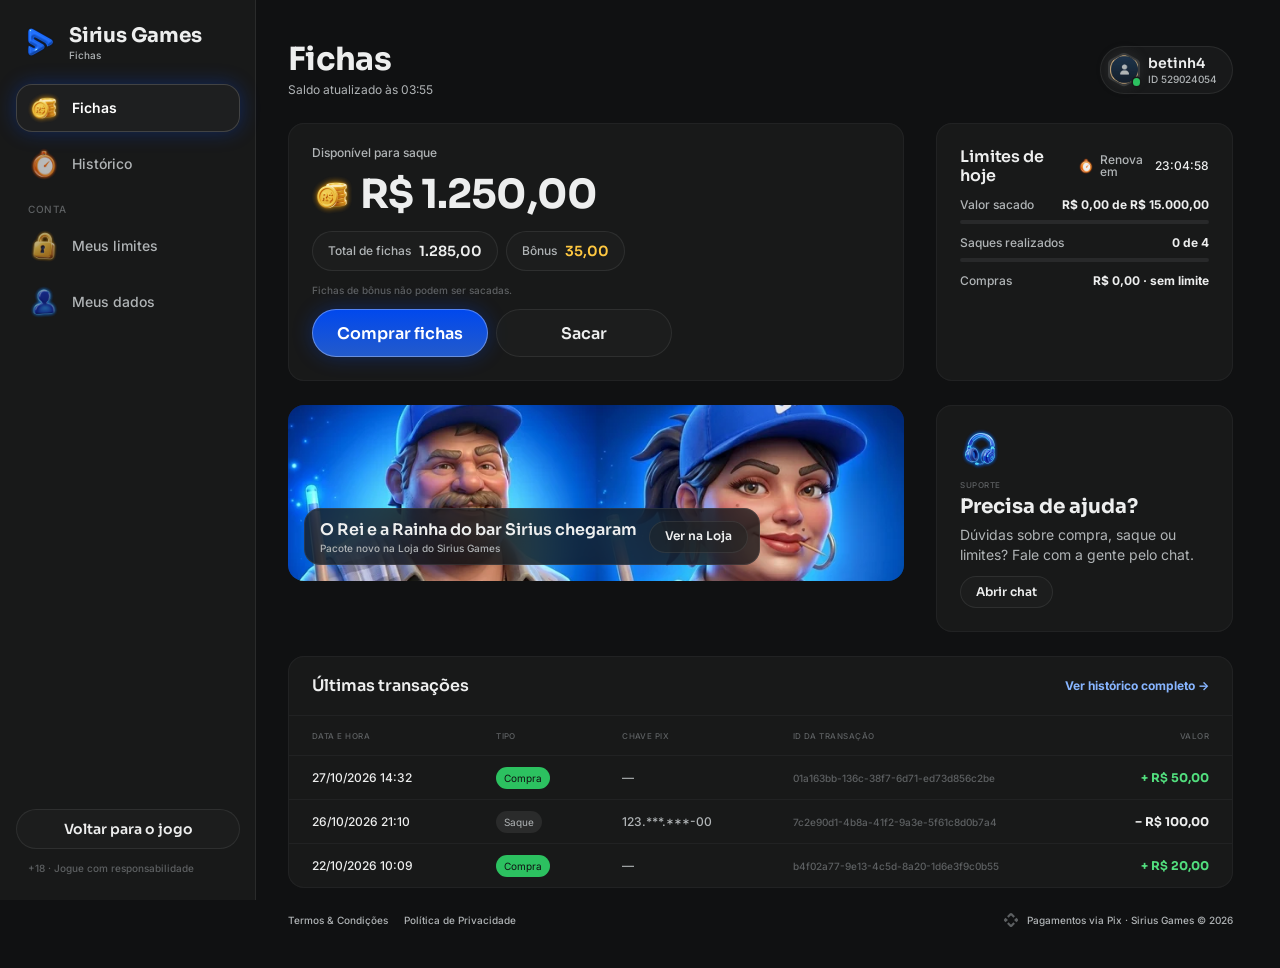
==== commit 3653aa78: "Header: saldo com dropdown (Saldo total, geral, Bônus, Bônus Fidelidade, livre pra saque, Sacar | Co" ====
--- a/fichas/index.html
+++ b/fichas/index.html
@@ -10,9 +10,9 @@
 <link rel="preconnect" href="https://fonts.googleapis.com">
 <link rel="preconnect" href="https://fonts.gstatic.com" crossorigin>
 <link rel="stylesheet" href="https://fonts.googleapis.com/css2?family=Inter:wght@400;500;600;700&family=Sora:wght@600;700;800&display=swap">
-<link rel="stylesheet" href="../css/tokens.css?v=20261027h">
-<link rel="stylesheet" href="../css/ui.css?v=20261027h">
-<link rel="stylesheet" href="fichas.css?v=20261027h">
+<link rel="stylesheet" href="../css/tokens.css?v=20261117d">
+<link rel="stylesheet" href="../css/ui.css?v=20261117d">
+<link rel="stylesheet" href="fichas.css?v=20261117d">
 </head>
 <body>
 <svg width="0" height="0" style="position:absolute" aria-hidden="true">
@@ -35,6 +35,6 @@
 <div class="veil" id="veil" hidden><section class="drawer" id="drawer" role="dialog" aria-modal="true"></section></div>
 <div class="toast" id="toast"><span class="hint-pill" id="toastTxt"></span></div>
 
-<script src="fichas.js?v=20261027h"></script>
+<script src="fichas.js?v=20261117d"></script>
 </body>
 </html>
--- a/css/tokens.css
+++ b/css/tokens.css
@@ -32,7 +32,7 @@
   /* games */
   --game-truco:#e5484d; --game-paulista:#3b74f5; --game-cacheta:#8752f2; --game-tranca:#2cc160; --game-buraco:#1f9a4a;
   --game-poker:#0fa968; --game-sinuca:#2fa35a; --game-todos:#0059ff; --game-domino:#14b8a6; --game-dama:#f76b15; --game-xadrez:#5b6cff;
-  --game-paulista-tint:#3b74f53d; --game-truco-tint:#e5484d3d; --game-cacheta-tint:#8752f23d; --game-buraco-tint:#1f9a4a3d;
+  --game-paulista-tint:#3b74f53d; --game-truco-tint:#e5484d3d; --game-cacheta-tint:#8752f23d; --game-buraco-tint:#1f9a4a3d; --game-poker-tint:#0fa9683d; --game-sinuca-tint:#2fa35a3d;
   /* crew */
   --crew-engenheiro:#4fb3ff; --crew-comandante:#f5c542; --crew-piloto:#ff5a36; --crew-navegador:#e86bff; --crew-explorador:#4dffb8;
   --crew-bar:#ff9f43; --crew-reis:#34d399; --crew-nobru:#3d8bff; --crew-inhui:#ff4fb0;
@@ -40,6 +40,7 @@
   --stake-padrao-top:#184197; --stake-padrao-bottom:#0b2353; --stake-iniciante-top:#1f9a4a; --stake-iniciante-bottom:#1f502c;
   --table-card-top:#1f5a4a; --table-card-bottom:#0f2e2a; --table-stake:#ffc841;
   --plus-bg:#52de7e; --plus-icon:#101112;
+  --btn-success-top:#52de7e; --btn-success-bg:#1f9a4a; /* DS button-glass ☰ Type=Success (Comprar) */
   /* cards */
   --card-face:#ffffff; --card-border:#9ea2a4; --suit-red:#c72c3d; --suit-black:#141922; --back-top:#1f4ead; --back-bottom:#0a2c70;
   /* seat timer */
--- a/css/ui.css
+++ b/css/ui.css
@@ -8,6 +8,7 @@
 [role="button"]{cursor:pointer;-webkit-tap-highlight-color:transparent;-webkit-user-select:none;user-select:none;outline:0}
 input{font:inherit;color:inherit;border:0;background:none;outline:0;padding:0;margin:0;min-width:0}
 img,video{display:block;max-width:100%;user-select:none;-webkit-user-drag:none}
+video::-webkit-media-controls,video::-webkit-media-controls-start-playback-button,video::-webkit-media-controls-overlay-play-button{display:none!important;-webkit-appearance:none} /* sem botão de play: os vídeos são fundo */
 svg{display:block}
 [hidden]{display:none!important}
 .ic{flex:none;object-fit:contain;pointer-events:none}
@@ -50,6 +51,45 @@
 .cpill.bonus .t b{color:var(--text-prize)}
 .cpill .plus{width:20px;height:20px;border-radius:10px;background:var(--plus-bg);display:grid;place-items:center;flex:none}
 .cpill .plus svg{width:12px;height:12px;fill:var(--plus-icon)}
+/* saldo com seta: abre o dropdown (DS header-game ◉ Expanded) */
+.cpill .chev{width:20px;height:20px;display:grid;place-items:center;flex:none}
+.cpill .chev svg{width:10px;height:10px;fill:var(--text-muted);transform:rotate(90deg);transition:transform .2s}
+.cpill.open{box-shadow:inset 0 0 0 1px var(--border-strong)} .cpill.open .chev svg{transform:rotate(-90deg)}
+.hdr .hbuy{flex:1;min-width:0}
+/* dropdown do saldo (DS balance-panel) · celular: preso embaixo do header */
+.baldrop{position:absolute;left:0;right:0;top:64px;bottom:0;z-index:45;background:var(--bga-default-75);animation:fade .15s both}
+.balp{display:flex;flex-direction:column;gap:16px;max-height:100%;overflow:auto;padding:16px 16px 24px;background:var(--bg-subtle);border-radius:0 0 24px 24px;box-shadow:inset 0 -1px 0 var(--hl-subtle),0 16px 40px rgba(0,0,0,.4);animation:balIn .22s cubic-bezier(.2,.8,.2,1) both}
+@keyframes balIn{from{transform:translateY(-12px);opacity:0}}
+.balp .top{display:flex;justify-content:space-between;align-items:flex-start}
+.balp .top small{font:500 12px/1.2 var(--f-ui);color:var(--text-muted)}
+.balp .tv{display:flex;align-items:center;gap:8px;margin-top:4px}
+.balp .tv b{font:700 32px/1.2 var(--f-display);letter-spacing:-.02em;font-variant-numeric:tabular-nums}
+.balp .eye,.balp .x{display:grid;place-items:center;width:28px;height:28px}
+.balp .eye svg{width:20px;height:20px;fill:var(--text-muted)}
+.balp .x svg{width:12px;height:12px;fill:var(--text-muted);transform:rotate(-90deg)}
+.balp .rows{display:flex;flex-direction:column;gap:12px}
+.balp .kv{display:flex;justify-content:space-between;gap:12px;font:400 14px/1.4 var(--f-ui);color:var(--text-muted)}
+.balp .kv b{font-weight:400;color:var(--text-default);font-variant-numeric:tabular-nums;text-align:right}
+.balp hr{border:0;height:1px;background:var(--border-muted);margin:0}
+.balp .acts{display:flex;gap:12px} .balp .acts .btn{flex:1}
+/* Bônus Fidelidade (DS _loyalty-bonus): Resgatar quando tem valor · Juntando com a seta que abre as regras */
+.fid{display:flex;flex-direction:column;gap:12px;padding:8px 12px 8px 8px;border-radius:24px;background:var(--bga-strong-50);box-shadow:inset 0 0 0 1px var(--border-muted)}
+.fid.ready{flex-direction:row;align-items:center;gap:8px}
+.fid .ic{width:28px;height:28px;flex:none}
+.fid .t{flex:1;min-width:0;display:flex;flex-direction:column;gap:2px;text-align:left}
+.fid .t b{font:400 14px/1.3 var(--f-ui);color:var(--text-default)}
+.fid .t small{font:500 10px/1.2 var(--f-ui);color:var(--text-muted)}
+.fid .v{font:400 14px/1 var(--f-ui);font-variant-numeric:tabular-nums}
+.fid .row{display:flex;align-items:center;gap:8px;width:100%}
+.fid .chev{width:20px;height:20px;display:grid;place-items:center;flex:none}
+.fid .chev svg{width:10px;height:10px;fill:var(--text-muted);transform:rotate(90deg);transition:transform .2s}
+.fid.open{border-radius:16px;padding:8px 12px 12px 8px} .fid.open .chev svg{transform:rotate(-90deg)}
+.fid .more{display:flex;flex-direction:column;gap:12px}
+.fid .wk{display:flex;flex-direction:column;gap:4px;padding:12px;border-radius:12px;background:var(--bga-default-50);box-shadow:inset 0 0 0 1px var(--border-muted)}
+.fid .wk small{font:500 12px/1.2 var(--f-ui);color:var(--text-muted)}
+.fid .wk b{font:700 20px/1.2 var(--f-display);color:var(--text-prize);font-variant-numeric:tabular-nums}
+.fid p{margin:0;font:400 12px/1.5 var(--f-ui);color:var(--text-muted)}
+.fid .kv{font-size:12px}
 .hbell{position:relative;width:36px;height:36px;border-radius:18px;background:var(--bga-strong-50);box-shadow:inset 0 0 0 1px var(--border-muted);display:grid;place-items:center;flex:none}
 .hbell .ic{width:28px;height:28px}
 .hbell i{position:absolute;left:28px;top:0;width:8px;height:8px;border-radius:50%;background:var(--notification-error)}
@@ -122,6 +162,7 @@
 .btn.m44{height:44px;border-radius:22px}
 .btn.pri{background:linear-gradient(180deg,var(--btn-primary-top),var(--btn-primary-bg));box-shadow:inset 0 0 0 1px var(--hl),0 0 20px var(--glow-info);color:var(--btn-primary-text)}
 .btn.sec{background:var(--bga-strong-50);box-shadow:inset 0 0 0 1px var(--border-muted);color:var(--text-default)}
+.btn.ok{background:linear-gradient(180deg,var(--btn-success-top),var(--btn-success-bg));box-shadow:inset 0 0 0 1px var(--hl),0 0 20px var(--glow-success);color:#fff}
 .btn:disabled,.btn.dis{background:var(--btn-disabled-bg);box-shadow:none;color:var(--btn-disabled-text);pointer-events:none}
 .btn.danger-txt{background:none;box-shadow:none;color:var(--text-error);font:500 14px/1 var(--f-ui)}
 .btn.fill{flex:1;min-width:0}
@@ -136,9 +177,9 @@
 .bicon.s28{width:28px;height:28px;border-radius:14px}.bicon.s28 svg{width:16px;height:16px}
 
 /* ---------- tag ---------- */
-.tag{display:inline-flex;align-items:center;gap:4px;padding:2px 8px;border-radius:999px;font:600 12px/14px var(--f-display);white-space:nowrap;flex:none}
+.tag{display:inline-flex;align-items:center;gap:4px;padding:2px 8px;border-radius:999px;font:400 12px/18px var(--f-ui);white-space:nowrap;flex:none}
 .tag.neutral{background:#ffffff14;color:var(--text-muted)}
-.tag.gold{background:#87b5ff29;color:var(--text-brand);box-shadow:inset 0 0 0 1px #cde3ff8c}
+.tag.gold{padding:3px 8px;background:#87b5ff29;color:#fff;box-shadow:inset 0 0 0 1px #cde3ff8c}
 .tag.success{background:var(--sys-success);color:var(--bg-default)}
 .tag.danger{background:var(--sys-error);color:var(--text-default)}
 .tag.info{background:var(--sys-info);color:var(--text-default)}
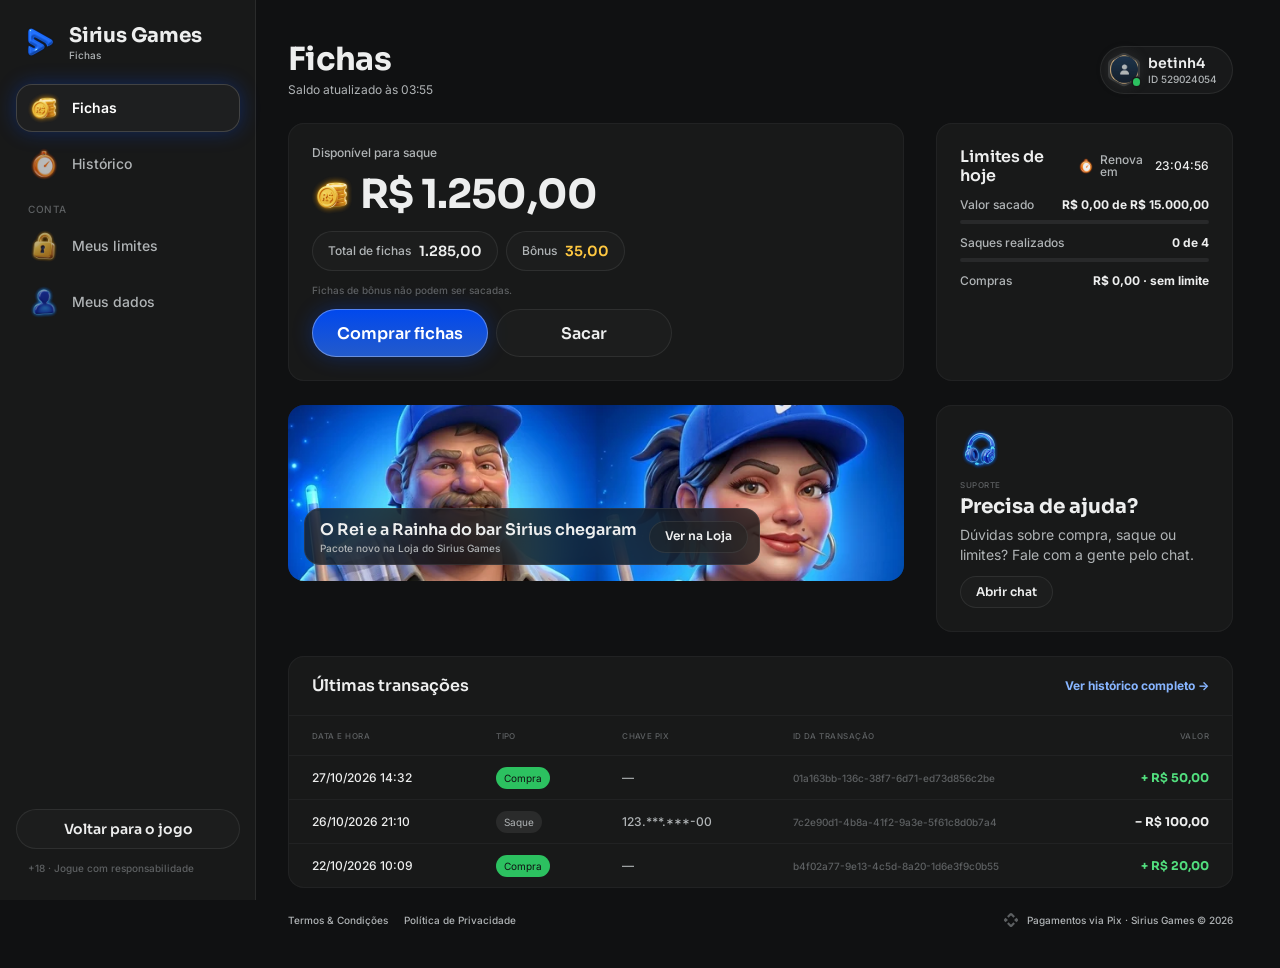
==== commit 916627f8: "Loja como na produção + promoção: pacotes a R$ 9,90 com as famílias da página Skins, pacote da marca" ====
--- a/fichas/index.html
+++ b/fichas/index.html
@@ -10,9 +10,9 @@
 <link rel="preconnect" href="https://fonts.googleapis.com">
 <link rel="preconnect" href="https://fonts.gstatic.com" crossorigin>
 <link rel="stylesheet" href="https://fonts.googleapis.com/css2?family=Inter:wght@400;500;600;700&family=Sora:wght@600;700;800&display=swap">
-<link rel="stylesheet" href="../css/tokens.css?v=20261117d">
-<link rel="stylesheet" href="../css/ui.css?v=20261117d">
-<link rel="stylesheet" href="fichas.css?v=20261117d">
+<link rel="stylesheet" href="../css/tokens.css?v=20261119a">
+<link rel="stylesheet" href="../css/ui.css?v=20261119a">
+<link rel="stylesheet" href="fichas.css?v=20261119a">
 </head>
 <body>
 <svg width="0" height="0" style="position:absolute" aria-hidden="true">
@@ -35,6 +35,6 @@
 <div class="veil" id="veil" hidden><section class="drawer" id="drawer" role="dialog" aria-modal="true"></section></div>
 <div class="toast" id="toast"><span class="hint-pill" id="toastTxt"></span></div>
 
-<script src="fichas.js?v=20261117d"></script>
+<script src="fichas.js?v=20261119a"></script>
 </body>
 </html>
--- a/css/tokens.css
+++ b/css/tokens.css
@@ -36,6 +36,8 @@
   /* crew */
   --crew-engenheiro:#4fb3ff; --crew-comandante:#f5c542; --crew-piloto:#ff5a36; --crew-navegador:#e86bff; --crew-explorador:#4dffb8;
   --crew-bar:#ff9f43; --crew-reis:#34d399; --crew-nobru:#3d8bff; --crew-inhui:#ff4fb0;
+  /* famílias da página Skins (mesma cor da chamada do Truco) */
+  --crew-laje:#ff7f50; --crew-portaria:#3ddc84; --crew-live:#b45cff; --crew-feira:#ffa62b; --crew-navalha:#ff4fb0; --crew-varzea:#5be37d; --crew-oficina:#3db8ff; --crew-posto:#ff3b4a; --crew-fliper:#a45cff; --crew-grau:#4fa3ff; --crew-palpite:#f2b233;
   /* stake / table */
   --stake-padrao-top:#184197; --stake-padrao-bottom:#0b2353; --stake-iniciante-top:#1f9a4a; --stake-iniciante-bottom:#1f502c;
   --table-card-top:#1f5a4a; --table-card-bottom:#0f2e2a; --table-stake:#ffc841;
--- a/css/ui.css
+++ b/css/ui.css
@@ -60,10 +60,9 @@
 .baldrop{position:absolute;left:0;right:0;top:64px;bottom:0;z-index:45;background:var(--bga-default-75);animation:fade .15s both}
 .balp{display:flex;flex-direction:column;gap:16px;max-height:100%;overflow:auto;padding:16px 16px 24px;background:var(--bg-subtle);border-radius:0 0 24px 24px;box-shadow:inset 0 -1px 0 var(--hl-subtle),0 16px 40px rgba(0,0,0,.4);animation:balIn .22s cubic-bezier(.2,.8,.2,1) both}
 @keyframes balIn{from{transform:translateY(-12px);opacity:0}}
-.balp .top{display:flex;justify-content:space-between;align-items:flex-start}
+.balp .top{display:flex;justify-content:space-between;align-items:center}
 .balp .top small{font:500 12px/1.2 var(--f-ui);color:var(--text-muted)}
-.balp .tv{display:flex;align-items:center;gap:8px;margin-top:4px}
-.balp .tv b{font:700 32px/1.2 var(--f-display);letter-spacing:-.02em;font-variant-numeric:tabular-nums}
+.balp .tv{display:flex;align-items:center;gap:4px}
 .balp .eye,.balp .x{display:grid;place-items:center;width:28px;height:28px}
 .balp .eye svg{width:20px;height:20px;fill:var(--text-muted)}
 .balp .x svg{width:12px;height:12px;fill:var(--text-muted);transform:rotate(-90deg)}
